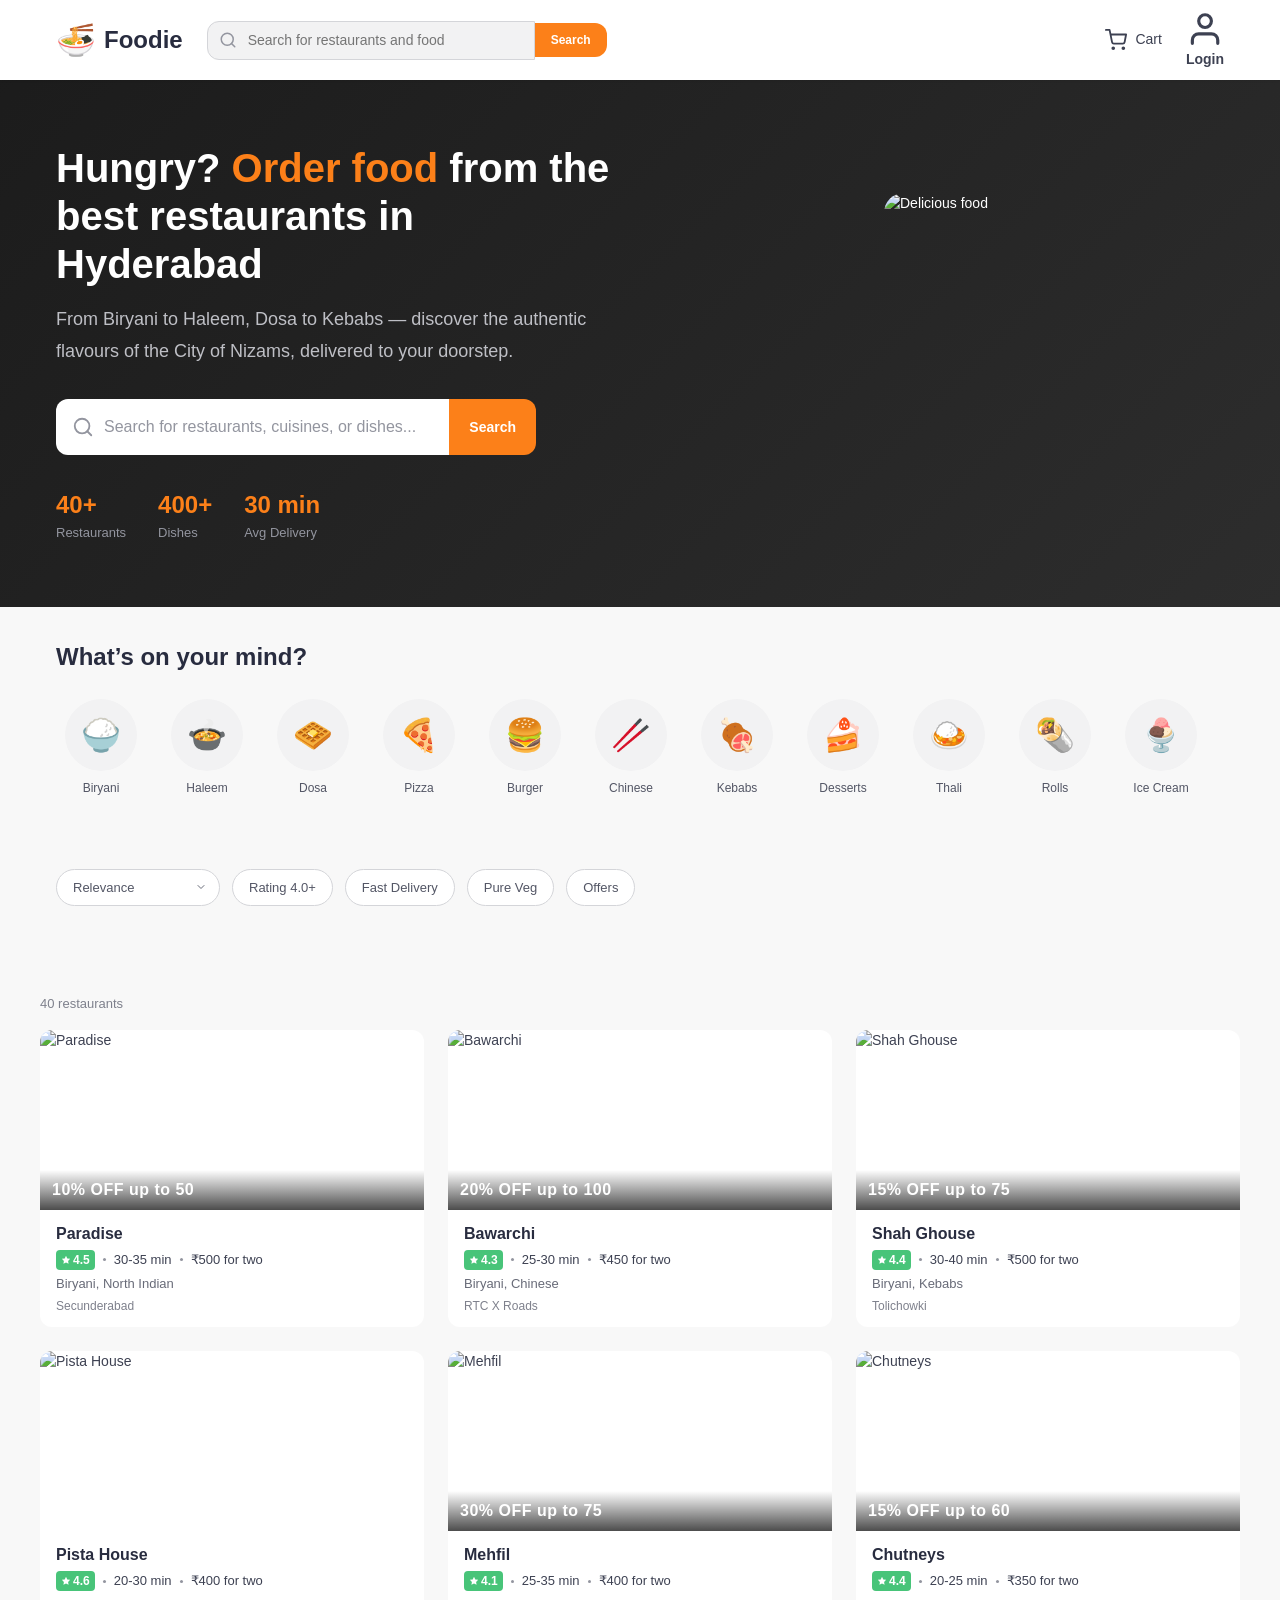
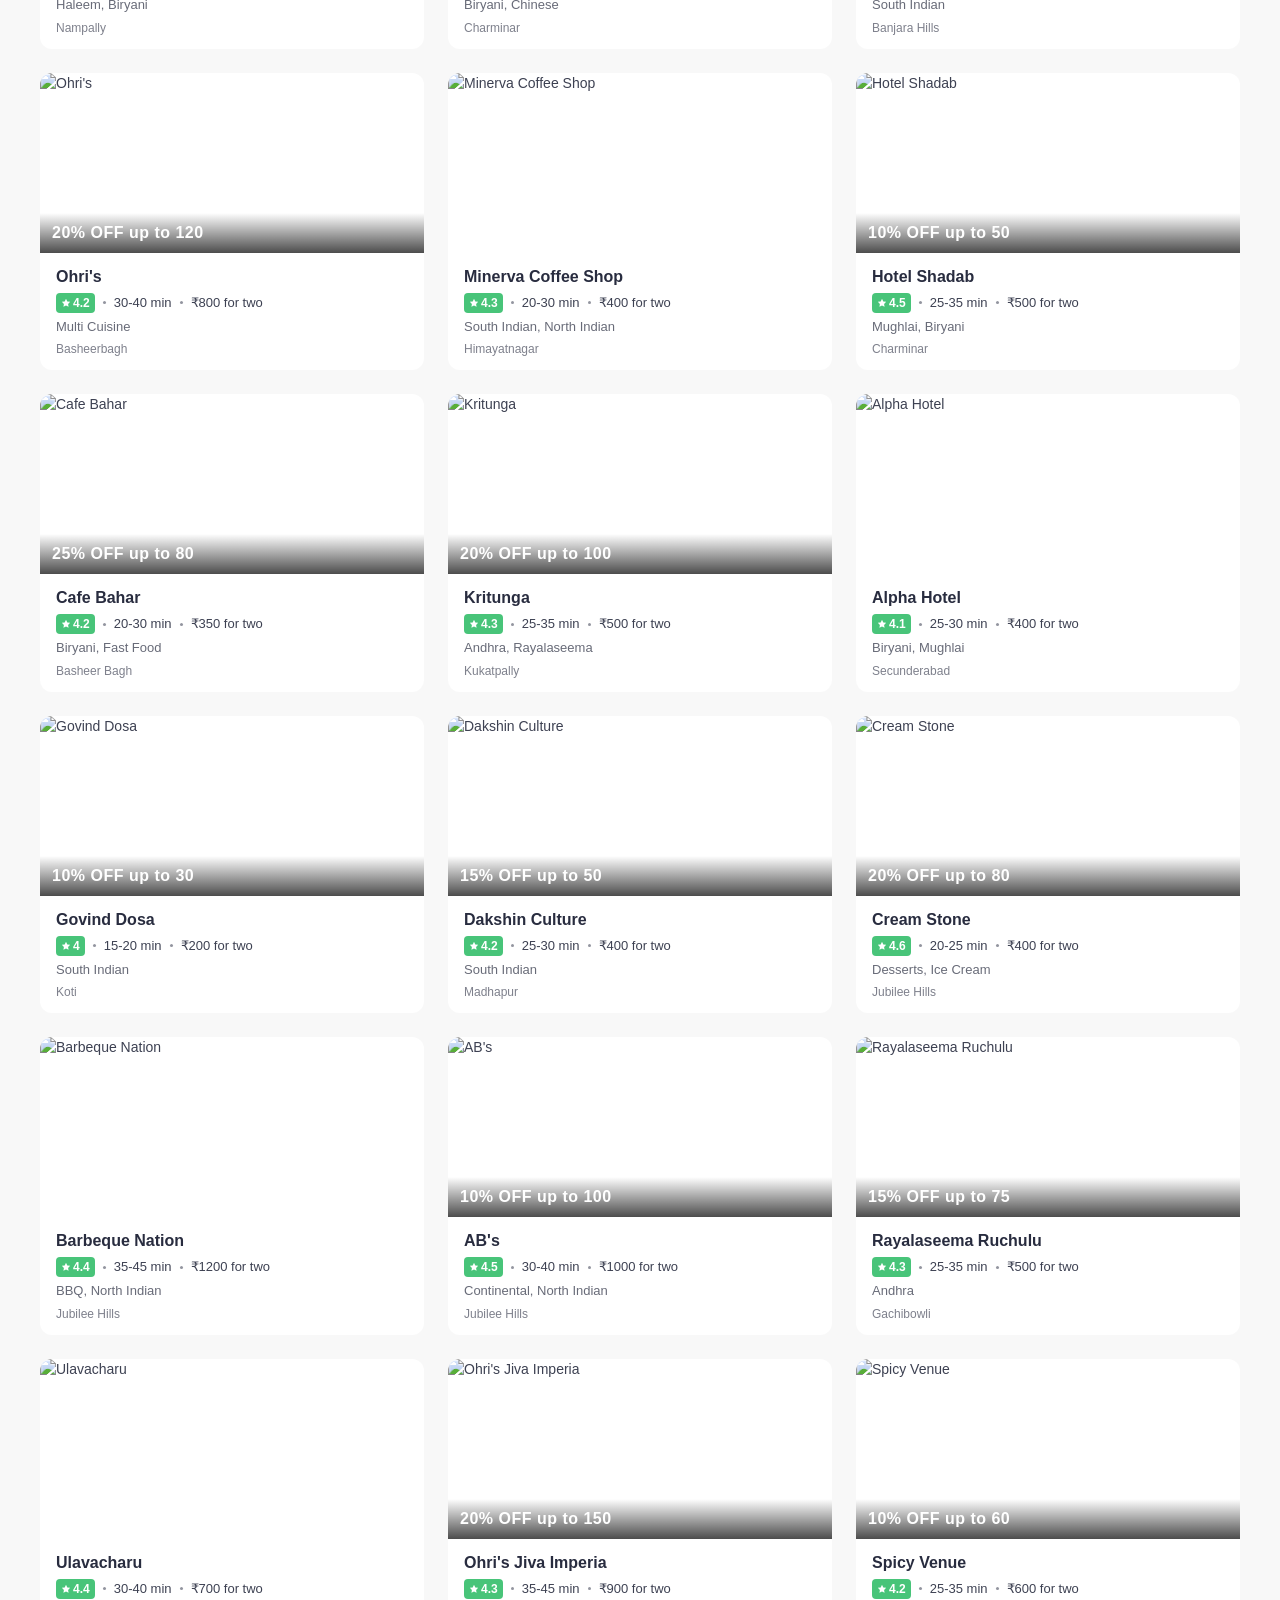
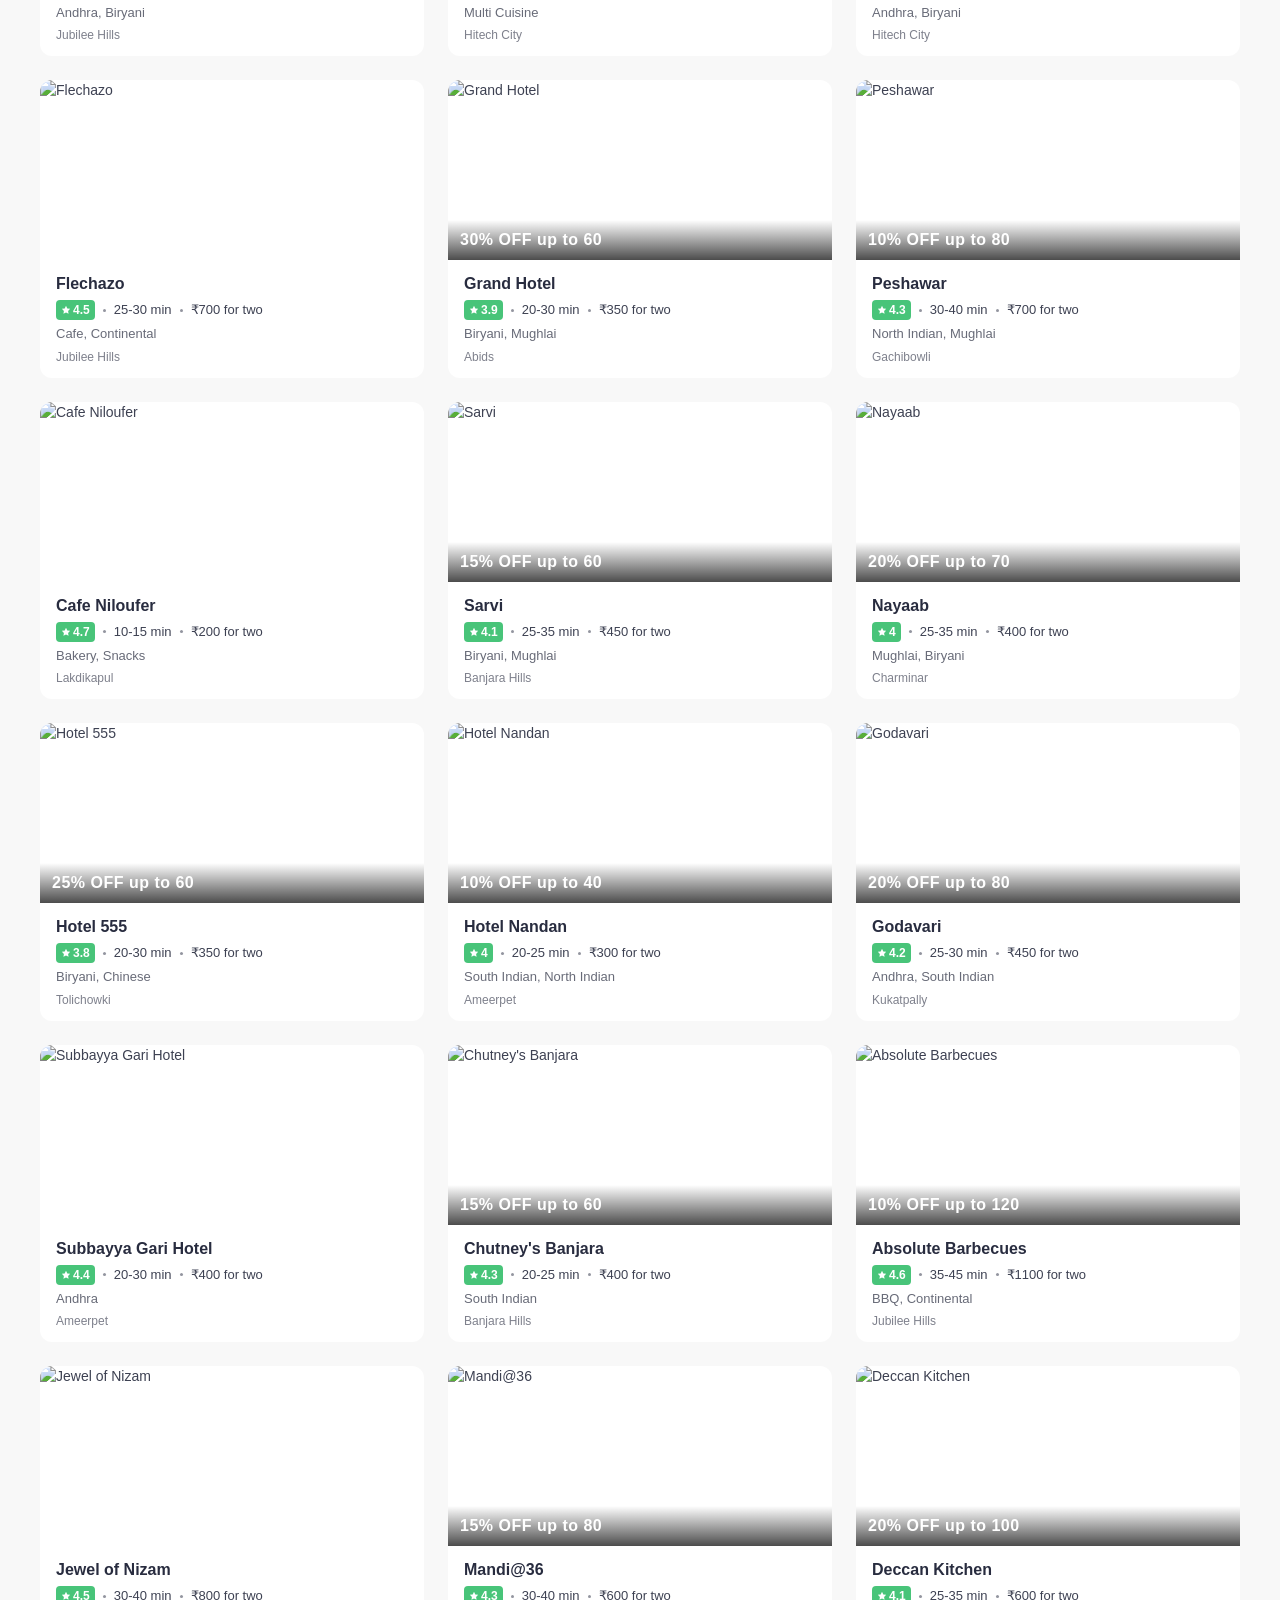
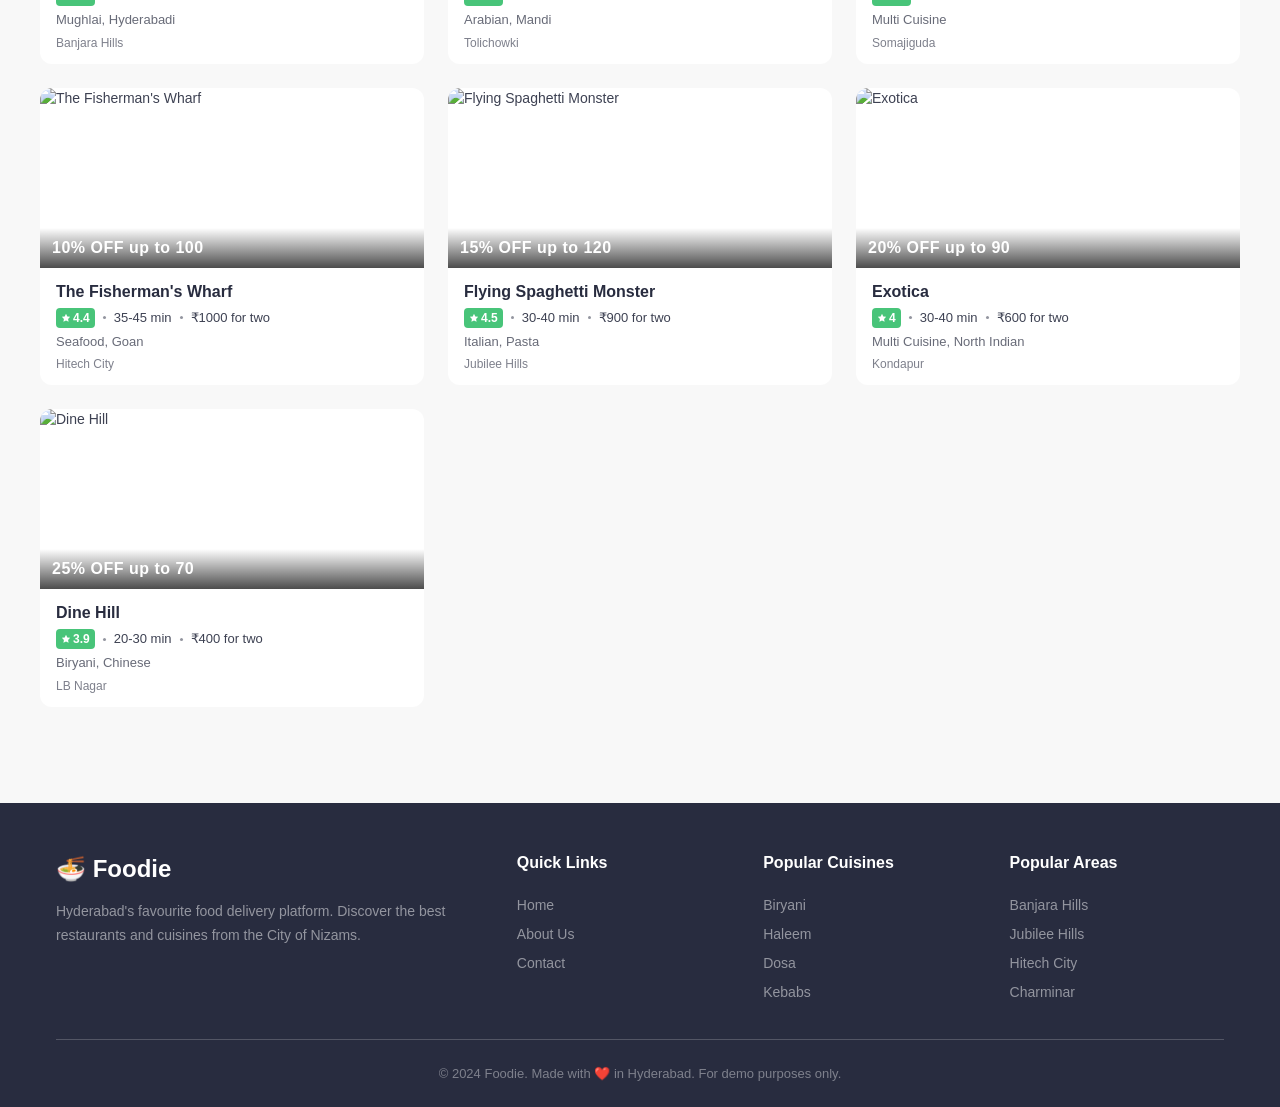
==== index.html @ 06455420 "Foodie - Mini Swiggy Food Delivery Platform for Hyderabad Complete food delivery web app built with " ====
<!DOCTYPE html>
<html lang="en">
<head>
  <meta charset="UTF-8">
  <meta name="viewport" content="width=device-width, initial-scale=1.0">
  <title>Foodie - Order Food Online in Hyderabad</title>
  <link rel="icon" href="data:image/svg+xml,<svg xmlns='http://www.w3.org/2000/svg' viewBox='0 0 100 100'><text y='.9em' font-size='90'>🍜</text></svg>">
  <link rel="stylesheet" href="css/variables.css?v=2">
  <link rel="stylesheet" href="css/reset.css?v=2">
  <link rel="stylesheet" href="css/base.css?v=2">
  <link rel="stylesheet" href="css/components.css?v=2">
  <link rel="stylesheet" href="css/layout.css?v=2">
  <link rel="stylesheet" href="css/home.css?v=2">
  <link rel="stylesheet" href="css/auth.css?v=2">
  <link rel="stylesheet" href="css/responsive.css?v=2">
</head>
<body>
  <header class="header" id="app-header"></header>

  <main class="main">
    <section class="hero" id="hero-section"></section>
    <section class="categories" id="categories-section"></section>
    <section class="section" id="filters-section"></section>
    <section class="section container" id="restaurants-grid"></section>
  </main>

  <footer class="footer" id="app-footer"></footer>

  <div id="modals"></div>

  <script src="js/config.js?v=2"></script>
  <script src="js/utils.js?v=2"></script>
  <script src="js/storage.js?v=2"></script>
  <script src="js/auth.js?v=2"></script>
  <script src="js/cart.js?v=2"></script>
  <script src="js/data.js?v=2"></script>
  <script src="js/components.js?v=2"></script>
  <script src="js/home.js?v=2"></script>
</body>
</html>
---- css/variables.css ----
/* ==========================================================================
   Design Tokens — Swiggy-inspired palette
   ========================================================================== */

:root {
  /* Brand Colors */
  --color-primary: #FC8019;
  --color-primary-dark: #E06C00;
  --color-primary-light: #FFF3E6;
  --color-primary-rgb: 252, 128, 25;

  /* Neutral Colors */
  --color-black: #1B1B1B;
  --color-gray-900: #282C3F;
  --color-gray-800: #3D4152;
  --color-gray-700: #535665;
  --color-gray-600: #686B78;
  --color-gray-500: #7E808C;
  --color-gray-400: #93959F;
  --color-gray-300: #BEBFC5;
  --color-gray-200: #D4D5D9;
  --color-gray-100: #E9E9EB;
  --color-gray-50: #F2F2F3;
  --color-white: #FFFFFF;

  /* Semantic Colors */
  --color-success: #48C479;
  --color-success-dark: #1BA672;
  --color-error: #E23744;
  --color-error-dark: #BB2D3B;
  --color-warning: #DB7C38;
  --color-info: #5D8ED5;
  --color-veg: #0F8A65;
  --color-nonveg: #E23744;
  --color-star: #FF9F0A;

  /* Background Colors */
  --bg-primary: #FFFFFF;
  --bg-secondary: #F8F8F8;
  --bg-tertiary: #F2F2F3;
  --bg-overlay: rgba(0, 0, 0, 0.65);
  --bg-card: #FFFFFF;

  /* Typography */
  --font-family: 'Segoe UI', -apple-system, BlinkMacSystemFont, Roboto, Arial, sans-serif;
  --font-size-xs: 0.6875rem;   /* 11px */
  --font-size-sm: 0.75rem;     /* 12px */
  --font-size-md: 0.8125rem;   /* 13px */
  --font-size-base: 0.875rem;  /* 14px */
  --font-size-lg: 1rem;        /* 16px */
  --font-size-xl: 1.125rem;    /* 18px */
  --font-size-2xl: 1.25rem;    /* 20px */
  --font-size-3xl: 1.5rem;     /* 24px */
  --font-size-4xl: 2rem;       /* 32px */
  --font-size-5xl: 2.5rem;     /* 40px */
  --font-weight-normal: 400;
  --font-weight-medium: 500;
  --font-weight-semibold: 600;
  --font-weight-bold: 700;
  --font-weight-extrabold: 800;
  --line-height-tight: 1.2;
  --line-height-normal: 1.5;
  --line-height-relaxed: 1.75;

  /* Spacing */
  --space-1: 0.25rem;   /* 4px */
  --space-2: 0.5rem;    /* 8px */
  --space-3: 0.75rem;   /* 12px */
  --space-4: 1rem;      /* 16px */
  --space-5: 1.25rem;   /* 20px */
  --space-6: 1.5rem;    /* 24px */
  --space-8: 2rem;      /* 32px */
  --space-10: 2.5rem;   /* 40px */
  --space-12: 3rem;     /* 48px */
  --space-16: 4rem;     /* 64px */
  --space-20: 5rem;     /* 80px */

  /* Border Radius */
  --radius-sm: 4px;
  --radius-md: 8px;
  --radius-lg: 12px;
  --radius-xl: 16px;
  --radius-2xl: 20px;
  --radius-full: 50%;

  /* Shadows */
  --shadow-sm: 0 1px 2px rgba(0, 0, 0, 0.06);
  --shadow-md: 0 2px 8px rgba(0, 0, 0, 0.08);
  --shadow-lg: 0 4px 16px rgba(0, 0, 0, 0.12);
  --shadow-xl: 0 8px 30px rgba(0, 0, 0, 0.15);
  --shadow-card: 0 2px 12px rgba(0, 0, 0, 0.08);
  --shadow-dropdown: 0 4px 20px rgba(0, 0, 0, 0.15);

  /* Transitions */
  --transition-fast: 150ms ease;
  --transition-base: 250ms ease;
  --transition-slow: 350ms ease;

  /* Z-Index Scale */
  --z-dropdown: 100;
  --z-sticky: 200;
  --z-overlay: 300;
  --z-modal: 400;
  --z-toast: 500;

  /* Layout */
  --container-max: 1200px;
  --header-height: 80px;
  --grid-gap: 2rem;
}
---- css/base.css ----
/* ==========================================================================
   Base Element Styles
   ========================================================================== */

body {
  font-family: var(--font-family);
  font-size: var(--font-size-base);
  font-weight: var(--font-weight-normal);
  line-height: var(--line-height-normal);
  color: var(--color-gray-800);
  background-color: var(--bg-secondary);
}

/* Buttons */
.btn {
  display: inline-flex;
  align-items: center;
  justify-content: center;
  gap: var(--space-2);
  padding: var(--space-2) var(--space-5);
  font-size: var(--font-size-base);
  font-weight: var(--font-weight-semibold);
  line-height: var(--line-height-tight);
  border-radius: var(--radius-md);
  border: 1px solid transparent;
  transition: all var(--transition-fast);
  white-space: nowrap;
  cursor: pointer;
  user-select: none;
}

.btn:disabled {
  opacity: 0.5;
  cursor: not-allowed;
}

.btn--primary {
  background-color: var(--color-primary);
  color: var(--color-white);
}

.btn--primary:hover:not(:disabled) {
  background-color: var(--color-primary-dark);
}

.btn--secondary {
  background-color: var(--color-white);
  color: var(--color-primary);
  border-color: var(--color-primary);
}

.btn--secondary:hover:not(:disabled) {
  background-color: var(--color-primary-light);
}

.btn--ghost {
  background-color: transparent;
  color: var(--color-gray-700);
}

.btn--ghost:hover:not(:disabled) {
  background-color: var(--color-gray-50);
}

.btn--danger {
  background-color: var(--color-error);
  color: var(--color-white);
}

.btn--danger:hover:not(:disabled) {
  background-color: var(--color-error-dark);
}

.btn--success {
  background-color: var(--color-success);
  color: var(--color-white);
}

.btn--success:hover:not(:disabled) {
  background-color: var(--color-success-dark);
}

.btn--sm {
  padding: var(--space-1) var(--space-3);
  font-size: var(--font-size-sm);
}

.btn--lg {
  padding: var(--space-3) var(--space-8);
  font-size: var(--font-size-lg);
}

.btn--block {
  width: 100%;
}

/* Form Inputs */
.form-group {
  margin-bottom: var(--space-4);
}

.form-label {
  display: block;
  margin-bottom: var(--space-1);
  font-size: var(--font-size-md);
  font-weight: var(--font-weight-medium);
  color: var(--color-gray-700);
}

.form-input {
  width: 100%;
  padding: var(--space-3) var(--space-4);
  font-size: var(--font-size-base);
  color: var(--color-gray-900);
  background-color: var(--color-white);
  border: 1px solid var(--color-gray-200);
  border-radius: var(--radius-md);
  transition: border-color var(--transition-fast), box-shadow var(--transition-fast);
}

.form-input:focus {
  outline: none;
  border-color: var(--color-primary);
  box-shadow: 0 0 0 3px rgba(var(--color-primary-rgb), 0.15);
}

.form-input::placeholder {
  color: var(--color-gray-400);
}

.form-input--error {
  border-color: var(--color-error);
}

.form-error {
  display: block;
  margin-top: var(--space-1);
  font-size: var(--font-size-sm);
  color: var(--color-error);
}

/* Text Utilities */
.text-primary { color: var(--color-primary); }
.text-success { color: var(--color-success); }
.text-error { color: var(--color-error); }
.text-gray { color: var(--color-gray-500); }
.text-center { text-align: center; }
.text-right { text-align: right; }

.text-truncate {
  overflow: hidden;
  text-overflow: ellipsis;
  white-space: nowrap;
}

.text-clamp-2 {
  display: -webkit-box;
  -webkit-line-clamp: 2;
  -webkit-box-orient: vertical;
  overflow: hidden;
}

/* Display Utilities */
.d-none { display: none !important; }
.d-flex { display: flex; }
.d-grid { display: grid; }
.flex-center { display: flex; align-items: center; justify-content: center; }
.flex-between { display: flex; align-items: center; justify-content: space-between; }
.gap-1 { gap: var(--space-1); }
.gap-2 { gap: var(--space-2); }
.gap-3 { gap: var(--space-3); }
.gap-4 { gap: var(--space-4); }

/* Spacing Utilities */
.mt-1 { margin-top: var(--space-1); }
.mt-2 { margin-top: var(--space-2); }
.mt-4 { margin-top: var(--space-4); }
.mt-6 { margin-top: var(--space-6); }
.mt-8 { margin-top: var(--space-8); }
.mb-2 { margin-bottom: var(--space-2); }
.mb-4 { margin-bottom: var(--space-4); }
.mb-6 { margin-bottom: var(--space-6); }

/* Divider */
.divider {
  border: none;
  border-top: 1px solid var(--color-gray-100);
  margin: var(--space-4) 0;
}
---- css/components.css ----
/* ==========================================================================
   Shared Components — Cards, Modals, Toasts, Badges
   ========================================================================== */

/* Restaurant Card */
.restaurant-card {
  background: var(--bg-card);
  border-radius: var(--radius-lg);
  overflow: hidden;
  transition: transform var(--transition-base), box-shadow var(--transition-base);
  cursor: pointer;
  position: relative;
}

.restaurant-card:hover {
  transform: translateY(-4px);
  box-shadow: var(--shadow-lg);
}

.restaurant-card__image-wrap {
  position: relative;
  width: 100%;
  height: 180px;
  overflow: hidden;
}

.restaurant-card__image {
  width: 100%;
  height: 100%;
  object-fit: cover;
  transition: transform var(--transition-slow);
}

.restaurant-card:hover .restaurant-card__image {
  transform: scale(1.05);
}

.restaurant-card__offer {
  position: absolute;
  bottom: 0;
  left: 0;
  right: 0;
  padding: var(--space-2) var(--space-3);
  background: linear-gradient(transparent, rgba(0,0,0,0.7));
  color: var(--color-white);
  font-size: var(--font-size-lg);
  font-weight: var(--font-weight-extrabold);
  letter-spacing: 0.5px;
}

.restaurant-card__body {
  padding: var(--space-3) var(--space-4);
}

.restaurant-card__name {
  font-size: var(--font-size-lg);
  font-weight: var(--font-weight-semibold);
  color: var(--color-gray-900);
  margin-bottom: var(--space-1);
  overflow: hidden;
  text-overflow: ellipsis;
  white-space: nowrap;
}

.restaurant-card__meta {
  display: flex;
  align-items: center;
  gap: var(--space-2);
  margin-bottom: var(--space-1);
  font-size: var(--font-size-md);
}

.restaurant-card__rating {
  display: inline-flex;
  align-items: center;
  gap: 2px;
  background-color: var(--color-success);
  color: var(--color-white);
  padding: 1px 5px;
  border-radius: var(--radius-sm);
  font-size: var(--font-size-sm);
  font-weight: var(--font-weight-bold);
}

.restaurant-card__rating svg {
  width: 10px;
  height: 10px;
  fill: currentColor;
}

.restaurant-card__dot {
  width: 3px;
  height: 3px;
  border-radius: var(--radius-full);
  background-color: var(--color-gray-400);
}

.restaurant-card__cuisines {
  font-size: var(--font-size-md);
  color: var(--color-gray-600);
  overflow: hidden;
  text-overflow: ellipsis;
  white-space: nowrap;
}

.restaurant-card__location {
  font-size: var(--font-size-sm);
  color: var(--color-gray-500);
  margin-top: var(--space-1);
}

/* Modal */
.modal-overlay {
  position: fixed;
  inset: 0;
  background: var(--bg-overlay);
  display: flex;
  align-items: center;
  justify-content: center;
  z-index: var(--z-modal);
  opacity: 0;
  visibility: hidden;
  transition: opacity var(--transition-base), visibility var(--transition-base);
  padding: var(--space-4);
}

.modal-overlay--active {
  opacity: 1;
  visibility: visible;
}

.modal {
  background: var(--color-white);
  border-radius: var(--radius-xl);
  width: 100%;
  max-width: 420px;
  max-height: 90vh;
  overflow-y: auto;
  transform: translateY(20px) scale(0.95);
  transition: transform var(--transition-base);
  position: relative;
}

.modal-overlay--active .modal {
  transform: translateY(0) scale(1);
}

.modal__header {
  display: flex;
  align-items: center;
  justify-content: space-between;
  padding: var(--space-6) var(--space-6) var(--space-2);
}

.modal__title {
  font-size: var(--font-size-3xl);
  font-weight: var(--font-weight-bold);
  color: var(--color-gray-900);
}

.modal__close {
  width: 36px;
  height: 36px;
  display: flex;
  align-items: center;
  justify-content: center;
  border-radius: var(--radius-full);
  color: var(--color-gray-600);
  transition: background-color var(--transition-fast);
}

.modal__close:hover {
  background-color: var(--color-gray-50);
}

.modal__body {
  padding: var(--space-4) var(--space-6) var(--space-6);
}

/* Toast */
.toast-container {
  position: fixed;
  bottom: var(--space-6);
  left: 50%;
  transform: translateX(-50%);
  z-index: var(--z-toast);
  display: flex;
  flex-direction: column;
  gap: var(--space-2);
  pointer-events: none;
}

.toast {
  padding: var(--space-3) var(--space-5);
  border-radius: var(--radius-md);
  font-size: var(--font-size-base);
  font-weight: var(--font-weight-medium);
  color: var(--color-white);
  box-shadow: var(--shadow-lg);
  animation: toastSlideUp 0.3s ease, toastFadeOut 0.3s ease forwards;
  white-space: nowrap;
  pointer-events: auto;
}

.toast--success { background-color: var(--color-success-dark); }
.toast--error { background-color: var(--color-error); }
.toast--info { background-color: var(--color-gray-800); }
.toast--warning { background-color: var(--color-warning); }

@keyframes toastSlideUp {
  from { transform: translateY(20px); opacity: 0; }
  to { transform: translateY(0); opacity: 1; }
}

@keyframes toastFadeOut {
  0%, 75% { opacity: 1; }
  100% { opacity: 0; }
}

/* Badge */
.badge {
  display: inline-flex;
  align-items: center;
  justify-content: center;
  min-width: 18px;
  height: 18px;
  padding: 0 5px;
  border-radius: 9px;
  font-size: var(--font-size-xs);
  font-weight: var(--font-weight-bold);
  line-height: 1;
}

.badge--primary {
  background-color: var(--color-primary);
  color: var(--color-white);
}

.badge--success {
  background-color: var(--color-success);
  color: var(--color-white);
}

/* Veg / Non-Veg Indicator */
.food-type {
  display: inline-flex;
  align-items: center;
  justify-content: center;
  width: 18px;
  height: 18px;
  border: 2px solid;
  border-radius: 3px;
  flex-shrink: 0;
}

.food-type--veg {
  border-color: var(--color-veg);
}

.food-type--veg::after {
  content: '';
  width: 8px;
  height: 8px;
  border-radius: var(--radius-full);
  background-color: var(--color-veg);
}

.food-type--nonveg {
  border-color: var(--color-nonveg);
}

.food-type--nonveg::after {
  content: '';
  width: 0;
  height: 0;
  border-left: 5px solid transparent;
  border-right: 5px solid transparent;
  border-bottom: 8px solid var(--color-nonveg);
}

/* Bestseller Badge */
.bestseller-badge {
  display: inline-flex;
  align-items: center;
  gap: 3px;
  font-size: var(--font-size-xs);
  font-weight: var(--font-weight-bold);
  color: var(--color-primary);
}

.bestseller-badge svg {
  width: 12px;
  height: 12px;
  fill: var(--color-primary);
}

/* Empty State */
.empty-state {
  display: flex;
  flex-direction: column;
  align-items: center;
  justify-content: center;
  padding: var(--space-16) var(--space-4);
  text-align: center;
}

.empty-state__icon {
  width: 120px;
  height: 120px;
  margin-bottom: var(--space-6);
  color: var(--color-gray-300);
}

.empty-state__title {
  font-size: var(--font-size-2xl);
  font-weight: var(--font-weight-bold);
  color: var(--color-gray-800);
  margin-bottom: var(--space-2);
}

.empty-state__text {
  font-size: var(--font-size-base);
  color: var(--color-gray-500);
  margin-bottom: var(--space-6);
  max-width: 360px;
}

/* Quantity Controls */
.qty-control {
  display: inline-flex;
  align-items: center;
  border: 1px solid var(--color-gray-200);
  border-radius: var(--radius-md);
  overflow: hidden;
  background: var(--color-white);
}

.qty-control__btn {
  width: 32px;
  height: 32px;
  display: flex;
  align-items: center;
  justify-content: center;
  font-size: var(--font-size-lg);
  font-weight: var(--font-weight-bold);
  color: var(--color-success);
  transition: background-color var(--transition-fast);
}

.qty-control__btn:hover {
  background-color: var(--color-gray-50);
}

.qty-control__value {
  width: 32px;
  text-align: center;
  font-size: var(--font-size-base);
  font-weight: var(--font-weight-semibold);
  color: var(--color-success);
}

/* Skeleton Loading */
.skeleton {
  background: linear-gradient(90deg, var(--color-gray-100) 25%, var(--color-gray-50) 50%, var(--color-gray-100) 75%);
  background-size: 200% 100%;
  animation: skeleton-pulse 1.5s infinite;
  border-radius: var(--radius-md);
}

@keyframes skeleton-pulse {
  0% { background-position: 200% 0; }
  100% { background-position: -200% 0; }
}
---- css/layout.css ----
/* ==========================================================================
   Layout — Header, Footer, Container, Grid
   ========================================================================== */

/* Container */
.container {
  width: 100%;
  max-width: var(--container-max);
  margin: 0 auto;
  padding: 0 var(--space-4);
}

/* Main Content */
.main {
  min-height: calc(100vh - var(--header-height) - 200px);
  padding-top: var(--header-height);
}

/* Header */
.header {
  position: fixed;
  top: 0;
  left: 0;
  right: 0;
  height: var(--header-height);
  background-color: var(--color-white);
  box-shadow: var(--shadow-sm);
  z-index: var(--z-sticky);
}

.header__inner {
  display: flex;
  align-items: center;
  justify-content: space-between;
  height: 100%;
  max-width: var(--container-max);
  margin: 0 auto;
  padding: 0 var(--space-4);
}

.header__left {
  display: flex;
  align-items: center;
  gap: var(--space-6);
}

.header__logo {
  display: flex;
  align-items: center;
  gap: var(--space-2);
  font-size: var(--font-size-3xl);
  font-weight: var(--font-weight-extrabold);
  color: var(--color-gray-900);
}

.header__logo-icon {
  color: var(--color-primary);
  font-size: var(--font-size-4xl);
  line-height: 1;
}

.header__search {
  position: relative;
  width: 400px;
  display: flex;
  align-items: center;
  gap: 0;
}

.header__search-btn {
  padding: var(--space-2) var(--space-4);
  font-size: var(--font-size-sm);
  font-weight: var(--font-weight-bold);
  background-color: var(--color-primary);
  color: var(--color-white);
  border: none;
  border-radius: 0 var(--radius-lg) var(--radius-lg) 0;
  cursor: pointer;
  white-space: nowrap;
  height: 100%;
  transition: background-color var(--transition-fast);
}

.header__search-btn:hover {
  background-color: var(--color-primary-dark);
}

.header__search-input {
  flex: 1;
  min-width: 0;
  padding: var(--space-2) var(--space-4) var(--space-2) var(--space-10);
  font-size: var(--font-size-base);
  border: 1px solid var(--color-gray-200);
  border-radius: var(--radius-lg) 0 0 var(--radius-lg);
  background-color: var(--bg-tertiary);
  transition: border-color var(--transition-fast), background-color var(--transition-fast);
}

.header__search-input:focus {
  outline: none;
  border-color: var(--color-primary);
  background-color: var(--color-white);
}

.header__search-icon {
  position: absolute;
  left: var(--space-3);
  top: 50%;
  transform: translateY(-50%);
  color: var(--color-gray-400);
  width: 18px;
  height: 18px;
}

.header__nav {
  display: flex;
  align-items: center;
  gap: var(--space-6);
}

.header__nav-link {
  display: flex;
  align-items: center;
  gap: var(--space-2);
  font-size: var(--font-size-base);
  font-weight: var(--font-weight-medium);
  color: var(--color-gray-800);
  transition: color var(--transition-fast);
  position: relative;
}

.header__nav-link:hover {
  color: var(--color-primary);
}

.header__nav-link svg {
  width: 20px;
  height: 20px;
}

.header__nav-link .badge {
  position: absolute;
  top: -8px;
  right: -12px;
}

/* Cart Badge */
.header__cart-link {
  display: flex;
  align-items: center;
  gap: var(--space-2);
  font-size: var(--font-size-base);
  font-weight: var(--font-weight-medium);
  color: var(--color-gray-800);
  position: relative;
  transition: color var(--transition-fast);
}

.header__cart-link:hover {
  color: var(--color-primary);
}

.header__cart-link svg {
  width: 22px;
  height: 22px;
}

.header__cart-badge {
  position: absolute;
  top: -6px;
  left: 12px;
  min-width: 18px;
  height: 18px;
  padding: 0 4px;
  border-radius: 9px;
  background-color: var(--color-primary);
  color: var(--color-white);
  font-size: 10px;
  font-weight: var(--font-weight-bold);
  display: flex;
  align-items: center;
  justify-content: center;
}

/* Auth Section */
.header__auth {
  display: flex;
  align-items: center;
  gap: var(--space-4);
}

.header__login-btn {
  font-size: var(--font-size-base);
  font-weight: var(--font-weight-semibold);
  color: var(--color-gray-800);
  transition: color var(--transition-fast);
}

.header__login-btn:hover {
  color: var(--color-primary);
}

/* Profile Dropdown */
.header__profile {
  position: relative;
}

.header__profile-btn {
  display: flex;
  align-items: center;
  gap: var(--space-2);
  padding: var(--space-1) var(--space-2);
  border-radius: var(--radius-md);
  transition: background-color var(--transition-fast);
}

.header__profile-btn:hover {
  background-color: var(--color-gray-50);
}

.header__avatar {
  width: 32px;
  height: 32px;
  border-radius: var(--radius-full);
  background-color: var(--color-primary);
  color: var(--color-white);
  display: flex;
  align-items: center;
  justify-content: center;
  font-size: var(--font-size-base);
  font-weight: var(--font-weight-bold);
}

.header__profile-name {
  font-size: var(--font-size-base);
  font-weight: var(--font-weight-medium);
  color: var(--color-gray-800);
  max-width: 100px;
  overflow: hidden;
  text-overflow: ellipsis;
  white-space: nowrap;
}

.header__dropdown {
  position: absolute;
  top: calc(100% + var(--space-2));
  right: 0;
  width: 200px;
  background: var(--color-white);
  border-radius: var(--radius-lg);
  box-shadow: var(--shadow-dropdown);
  opacity: 0;
  visibility: hidden;
  transform: translateY(-8px);
  transition: all var(--transition-fast);
  z-index: var(--z-dropdown);
  overflow: hidden;
}

.header__dropdown--active {
  opacity: 1;
  visibility: visible;
  transform: translateY(0);
}

.header__dropdown-item {
  display: flex;
  align-items: center;
  gap: var(--space-3);
  width: 100%;
  padding: var(--space-3) var(--space-4);
  font-size: var(--font-size-base);
  color: var(--color-gray-700);
  transition: background-color var(--transition-fast);
  text-align: left;
}

.header__dropdown-item:hover {
  background-color: var(--color-gray-50);
}

.header__dropdown-item svg {
  width: 18px;
  height: 18px;
  flex-shrink: 0;
}

.header__dropdown-divider {
  height: 1px;
  background-color: var(--color-gray-100);
}

/* Footer */
.footer {
  background-color: var(--color-gray-900);
  color: var(--color-gray-300);
  padding: var(--space-12) 0 var(--space-6);
  margin-top: var(--space-16);
}

.footer__grid {
  display: grid;
  grid-template-columns: 2fr 1fr 1fr 1fr;
  gap: var(--space-8);
  margin-bottom: var(--space-8);
}

.footer__brand-name {
  font-size: var(--font-size-3xl);
  font-weight: var(--font-weight-extrabold);
  color: var(--color-white);
  margin-bottom: var(--space-3);
}

.footer__brand-desc {
  font-size: var(--font-size-base);
  color: var(--color-gray-400);
  line-height: var(--line-height-relaxed);
}

.footer__heading {
  font-size: var(--font-size-lg);
  font-weight: var(--font-weight-bold);
  color: var(--color-white);
  margin-bottom: var(--space-4);
}

.footer__link {
  display: block;
  padding: var(--space-1) 0;
  font-size: var(--font-size-base);
  color: var(--color-gray-400);
  transition: color var(--transition-fast);
}

.footer__link:hover {
  color: var(--color-primary);
}

.footer__bottom {
  border-top: 1px solid var(--color-gray-700);
  padding-top: var(--space-6);
  text-align: center;
  font-size: var(--font-size-md);
  color: var(--color-gray-500);
}

/* Grid System */
.grid {
  display: grid;
  gap: var(--grid-gap);
}

.grid--2 { grid-template-columns: repeat(2, 1fr); }
.grid--3 { grid-template-columns: repeat(3, 1fr); }
.grid--4 { grid-template-columns: repeat(4, 1fr); }

/* Section */
.section {
  padding: var(--space-8) 0;
}

.section__title {
  font-size: var(--font-size-3xl);
  font-weight: var(--font-weight-bold);
  color: var(--color-gray-900);
  margin-bottom: var(--space-6);
}

/* Mobile Menu Toggle */
.header__menu-toggle {
  display: none;
  width: 36px;
  height: 36px;
  align-items: center;
  justify-content: center;
  border-radius: var(--radius-md);
  color: var(--color-gray-700);
}

.header__menu-toggle svg {
  width: 24px;
  height: 24px;
}
---- css/home.css ----
/* ==========================================================================
   Homepage Styles — Hero, Categories, Filters, Restaurant Grid
   ========================================================================== */

/* Hero Section */
.hero {
  background: linear-gradient(135deg, #1B1B1B 0%, #2D2D2D 100%);
  padding: var(--space-16) 0;
  color: var(--color-white);
  margin-top: calc(-1 * var(--header-height));
  padding-top: calc(var(--header-height) + var(--space-16));
}

.hero__inner {
  display: flex;
  align-items: center;
  justify-content: space-between;
  gap: var(--space-8);
}

.hero__content {
  flex: 1;
  max-width: 560px;
}

.hero__title {
  font-size: var(--font-size-5xl);
  font-weight: var(--font-weight-extrabold);
  line-height: var(--line-height-tight);
  margin-bottom: var(--space-4);
}

.hero__title-highlight {
  color: var(--color-primary);
}

.hero__subtitle {
  font-size: var(--font-size-xl);
  color: var(--color-gray-300);
  margin-bottom: var(--space-8);
  line-height: var(--line-height-relaxed);
}

.hero__search {
  position: relative;
  max-width: 480px;
  display: flex;
  gap: 0;
}

.hero__search-btn {
  padding: var(--space-2) var(--space-5);
  font-size: var(--font-size-base);
  font-weight: var(--font-weight-bold);
  background-color: var(--color-primary);
  color: var(--color-white);
  border: none;
  border-radius: 0 var(--radius-lg) var(--radius-lg) 0;
  cursor: pointer;
  white-space: nowrap;
  transition: background-color var(--transition-fast);
}

.hero__search-btn:hover {
  background-color: var(--color-primary-dark);
}

.hero__search-input {
  flex: 1;
  min-width: 0;
  padding: var(--space-4) var(--space-4) var(--space-4) var(--space-12);
  font-size: var(--font-size-lg);
  border: none;
  border-radius: var(--radius-lg) 0 0 var(--radius-lg);
  background: var(--color-white);
  color: var(--color-gray-900);
}

.hero__search-input::placeholder {
  color: var(--color-gray-400);
}

.hero__search-input:focus {
  outline: none;
  box-shadow: 0 0 0 3px rgba(var(--color-primary-rgb), 0.3);
}

.hero__search-icon {
  position: absolute;
  left: var(--space-4);
  top: 50%;
  transform: translateY(-50%);
  color: var(--color-gray-400);
  width: 22px;
  height: 22px;
}

.hero__stats {
  display: flex;
  gap: var(--space-8);
  margin-top: var(--space-8);
}

.hero__stat-value {
  font-size: var(--font-size-3xl);
  font-weight: var(--font-weight-extrabold);
  color: var(--color-primary);
}

.hero__stat-label {
  font-size: var(--font-size-md);
  color: var(--color-gray-400);
}

.hero__image {
  flex-shrink: 0;
  width: 400px;
  height: 350px;
  border-radius: var(--radius-2xl);
  overflow: hidden;
}

.hero__image img {
  width: 100%;
  height: 100%;
  object-fit: cover;
}

/* Categories Section */
.categories {
  padding: var(--space-8) 0;
}

.categories__scroll {
  display: flex;
  gap: var(--space-4);
  overflow-x: auto;
  padding-bottom: var(--space-2);
  scrollbar-width: none;
  -ms-overflow-style: none;
}

.categories__scroll::-webkit-scrollbar {
  display: none;
}

.category-item {
  display: flex;
  flex-direction: column;
  align-items: center;
  gap: var(--space-2);
  min-width: 90px;
  cursor: pointer;
  transition: transform var(--transition-fast);
}

.category-item:hover {
  transform: translateY(-4px);
}

.category-item--active .category-item__icon {
  border-color: var(--color-primary);
  background-color: var(--color-primary-light);
}

.category-item__icon {
  width: 72px;
  height: 72px;
  border-radius: var(--radius-full);
  background-color: var(--bg-tertiary);
  display: flex;
  align-items: center;
  justify-content: center;
  font-size: 2rem;
  border: 2px solid transparent;
  transition: all var(--transition-fast);
}

.category-item__name {
  font-size: var(--font-size-sm);
  font-weight: var(--font-weight-medium);
  color: var(--color-gray-700);
  text-align: center;
}

/* Filters Section */
.filters {
  display: flex;
  align-items: center;
  gap: var(--space-3);
  flex-wrap: wrap;
  margin-bottom: var(--space-6);
}

.filter-chip {
  display: inline-flex;
  align-items: center;
  gap: var(--space-1);
  padding: var(--space-2) var(--space-4);
  border: 1px solid var(--color-gray-200);
  border-radius: var(--radius-2xl);
  font-size: var(--font-size-md);
  font-weight: var(--font-weight-medium);
  color: var(--color-gray-700);
  background: var(--color-white);
  cursor: pointer;
  transition: all var(--transition-fast);
  white-space: nowrap;
}

.filter-chip:hover {
  border-color: var(--color-gray-400);
}

.filter-chip--active {
  border-color: var(--color-gray-900);
  background-color: var(--color-gray-900);
  color: var(--color-white);
}

.filter-chip svg {
  width: 14px;
  height: 14px;
}

.sort-select {
  padding: var(--space-2) var(--space-4);
  border: 1px solid var(--color-gray-200);
  border-radius: var(--radius-2xl);
  font-size: var(--font-size-md);
  font-weight: var(--font-weight-medium);
  color: var(--color-gray-700);
  background: var(--color-white);
  cursor: pointer;
  appearance: none;
  padding-right: var(--space-8);
  background-image: url("data:image/svg+xml,%3Csvg xmlns='http://www.w3.org/2000/svg' width='12' height='12' viewBox='0 0 24 24' fill='none' stroke='%23686B78' stroke-width='2' stroke-linecap='round' stroke-linejoin='round'%3E%3Cpolyline points='6 9 12 15 18 9'%3E%3C/polyline%3E%3C/svg%3E");
  background-repeat: no-repeat;
  background-position: right 12px center;
}

/* Search Results Bar */
.search-results-bar {
  display: none;
  align-items: center;
  justify-content: space-between;
  padding: var(--space-3) var(--space-4);
  background: var(--color-primary-light);
  border-radius: var(--radius-md);
  margin-bottom: var(--space-4);
  font-size: var(--font-size-base);
  color: var(--color-gray-800);
}

.search-results-bar--visible {
  display: flex;
}

.search-results-bar__clear {
  font-size: var(--font-size-md);
  font-weight: var(--font-weight-semibold);
  color: var(--color-primary);
  cursor: pointer;
}

.search-results-bar__clear:hover {
  text-decoration: underline;
}

/* Restaurant Grid */
.restaurants-grid {
  display: grid;
  grid-template-columns: repeat(4, 1fr);
  gap: var(--space-6);
}

.restaurants__count {
  font-size: var(--font-size-md);
  color: var(--color-gray-500);
  margin-bottom: var(--space-4);
}

/* Highlight Match */
.highlight {
  background-color: #FFEDC2;
  padding: 1px 2px;
  border-radius: 2px;
}
---- css/auth.css ----
/* ==========================================================================
   Auth Styles — Login, Signup, Forgot Password Modals
   ========================================================================== */

.auth-modal .modal__subtitle {
  font-size: var(--font-size-base);
  color: var(--color-gray-500);
  margin-top: var(--space-1);
}

.auth-modal .form-group {
  margin-bottom: var(--space-4);
}

.auth-modal .form-input {
  padding: var(--space-3) var(--space-4);
}

.auth-modal .btn--primary {
  margin-top: var(--space-2);
}

.auth-switch {
  text-align: center;
  margin-top: var(--space-4);
  font-size: var(--font-size-base);
  color: var(--color-gray-600);
}

.auth-switch__link {
  color: var(--color-primary);
  font-weight: var(--font-weight-semibold);
  cursor: pointer;
}

.auth-switch__link:hover {
  text-decoration: underline;
}

.auth-forgot {
  text-align: right;
  margin-top: calc(-1 * var(--space-2));
  margin-bottom: var(--space-4);
}

.auth-forgot__link {
  font-size: var(--font-size-md);
  color: var(--color-primary);
  cursor: pointer;
}

.auth-forgot__link:hover {
  text-decoration: underline;
}

.auth-or {
  display: flex;
  align-items: center;
  gap: var(--space-3);
  margin: var(--space-4) 0;
  color: var(--color-gray-400);
  font-size: var(--font-size-md);
}

.auth-or::before,
.auth-or::after {
  content: '';
  flex: 1;
  height: 1px;
  background-color: var(--color-gray-200);
}

/* Password Visibility Toggle */
.password-wrap {
  position: relative;
}

.password-toggle {
  position: absolute;
  right: var(--space-3);
  top: 50%;
  transform: translateY(-50%);
  color: var(--color-gray-400);
  cursor: pointer;
  padding: var(--space-1);
}

.password-toggle:hover {
  color: var(--color-gray-600);
}

.password-toggle svg {
  width: 18px;
  height: 18px;
}
---- css/responsive.css ----
/* ==========================================================================
   Responsive Breakpoints — 480px, 768px, 1024px, 1280px
   ========================================================================== */

/* Large screens */
@media (max-width: 1280px) {
  .restaurants-grid {
    grid-template-columns: repeat(3, 1fr);
  }

  .hero__image {
    width: 340px;
    height: 300px;
  }
}

/* Medium screens (tablets) */
@media (max-width: 1024px) {
  :root {
    --header-height: 70px;
  }

  .header__search {
    width: 260px;
  }

  .restaurants-grid {
    grid-template-columns: repeat(2, 1fr);
  }

  .footer__grid {
    grid-template-columns: repeat(2, 1fr);
  }

  .checkout-layout {
    grid-template-columns: 1fr;
  }

  .bill-summary {
    position: static;
  }

  .hero__image {
    width: 280px;
    height: 250px;
  }

  .rest-banner__image {
    width: 200px;
    height: 140px;
  }
}

/* Small tablets / large phones */
@media (max-width: 768px) {
  :root {
    --header-height: 64px;
    --grid-gap: 1rem;
  }

  /* Header */
  .header__search {
    display: none;
  }

  .header__menu-toggle {
    display: flex;
  }

  .header__nav {
    position: fixed;
    top: var(--header-height);
    left: 0;
    right: 0;
    bottom: 0;
    background: var(--color-white);
    flex-direction: column;
    align-items: flex-start;
    padding: var(--space-6);
    gap: var(--space-4);
    transform: translateX(-100%);
    transition: transform var(--transition-base);
    z-index: var(--z-overlay);
    box-shadow: var(--shadow-xl);
  }

  .header__nav--open {
    transform: translateX(0);
  }

  .header__nav-link {
    font-size: var(--font-size-lg);
    padding: var(--space-2) 0;
    width: 100%;
  }

  .header__auth {
    width: 100%;
    flex-direction: column;
    align-items: flex-start;
    gap: var(--space-3);
    padding-top: var(--space-4);
    border-top: 1px solid var(--color-gray-100);
    margin-top: var(--space-2);
  }

  /* Hero */
  .hero {
    padding: var(--space-10) 0;
    padding-top: calc(var(--header-height) + var(--space-10));
  }

  .hero__inner {
    flex-direction: column;
    text-align: center;
  }

  .hero__title {
    font-size: var(--font-size-4xl);
  }

  .hero__subtitle {
    font-size: var(--font-size-lg);
  }

  .hero__search {
    max-width: 100%;
  }

  .hero__stats {
    justify-content: center;
  }

  .hero__image {
    width: 100%;
    max-width: 360px;
    height: 220px;
  }

  /* Restaurant Banner */
  .rest-banner__inner {
    flex-direction: column;
    text-align: center;
  }

  .rest-banner__name {
    font-size: var(--font-size-3xl);
  }

  .rest-banner__meta {
    justify-content: center;
    flex-wrap: wrap;
  }

  /* Menu Controls */
  .menu-controls__inner {
    flex-direction: column;
    gap: var(--space-3);
  }

  .menu-controls__search {
    width: 100%;
  }

  /* Footer */
  .footer__grid {
    grid-template-columns: 1fr;
    gap: var(--space-6);
  }

  /* Address Form */
  .address-form .form-row {
    grid-template-columns: 1fr;
  }

  /* Orders */
  .order-card__header {
    flex-direction: column;
    gap: var(--space-2);
  }

  /* Success */
  .success-card {
    padding: var(--space-8) var(--space-6);
  }

  .success-card__actions {
    flex-direction: column;
  }
}

/* Mobile phones */
@media (max-width: 480px) {
  :root {
    --header-height: 56px;
  }

  .container {
    padding: 0 var(--space-3);
  }

  .header__logo {
    font-size: var(--font-size-2xl);
  }

  .hero__title {
    font-size: var(--font-size-3xl);
  }

  .hero__stats {
    gap: var(--space-4);
  }

  .hero__stat-value {
    font-size: var(--font-size-2xl);
  }

  .restaurants-grid {
    grid-template-columns: 1fr;
  }

  .restaurant-card__image-wrap {
    height: 160px;
  }

  .filters {
    gap: var(--space-2);
  }

  .filter-chip {
    padding: var(--space-1) var(--space-3);
    font-size: var(--font-size-sm);
  }

  .category-item__icon {
    width: 60px;
    height: 60px;
    font-size: 1.5rem;
  }

  /* Menu Items */
  .menu-item {
    flex-direction: column-reverse;
    gap: var(--space-3);
  }

  .menu-item__image-wrap {
    align-self: flex-end;
  }

  .menu-item__image {
    width: 110px;
    height: 96px;
  }

  /* Cart */
  .cart-item {
    flex-direction: column;
    align-items: flex-start;
    gap: var(--space-2);
  }

  .cart-item__right {
    width: 100%;
    justify-content: space-between;
  }

  .coupon-input-wrap {
    flex-direction: column;
  }

  /* Checkout */
  .checkout-page__title {
    font-size: var(--font-size-2xl);
  }

  /* Orders page */
  .order-card {
    padding: var(--space-4);
  }

  .order-card__footer {
    flex-direction: column;
    align-items: flex-start;
    gap: var(--space-2);
  }

  /* Modal */
  .modal {
    margin: var(--space-4);
    max-height: calc(100vh - var(--space-8));
  }

  .modal__header {
    padding: var(--space-4) var(--space-4) var(--space-2);
  }

  .modal__body {
    padding: var(--space-3) var(--space-4) var(--space-4);
  }

  .modal__title {
    font-size: var(--font-size-2xl);
  }
}
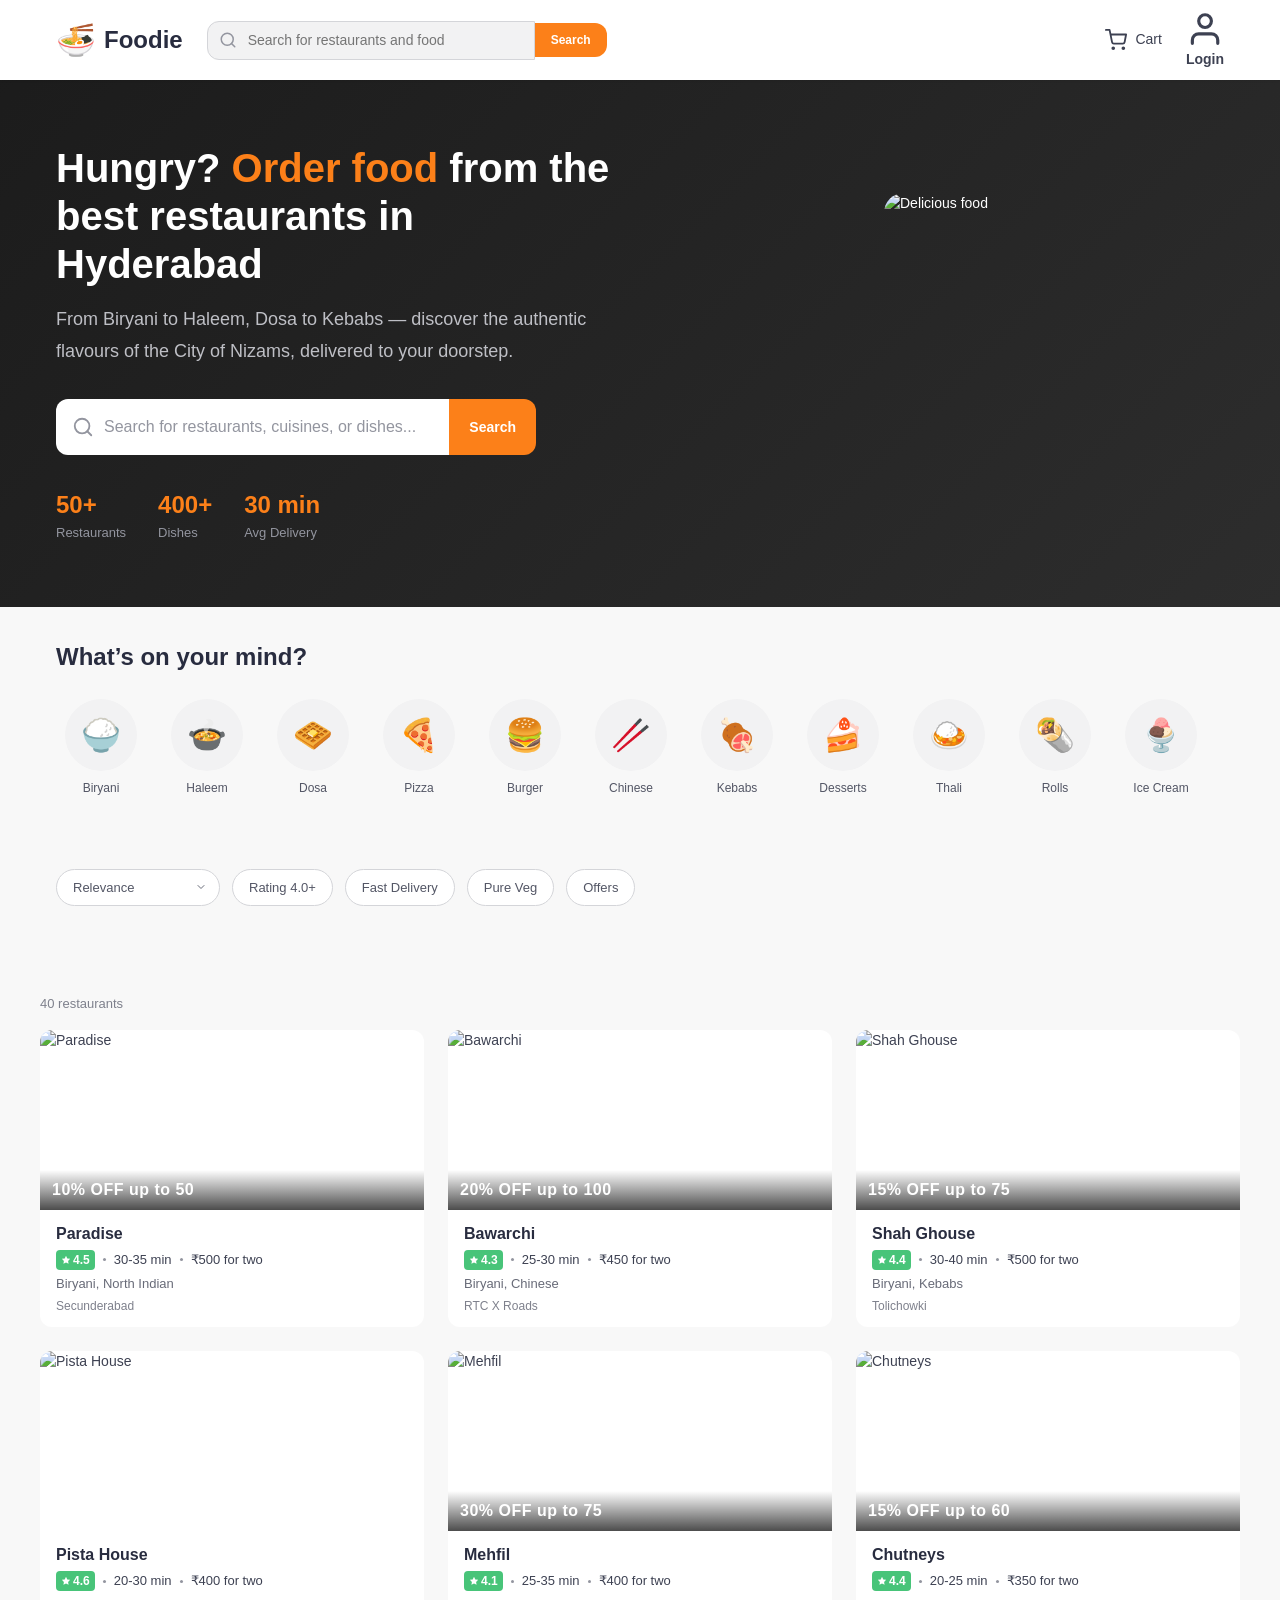
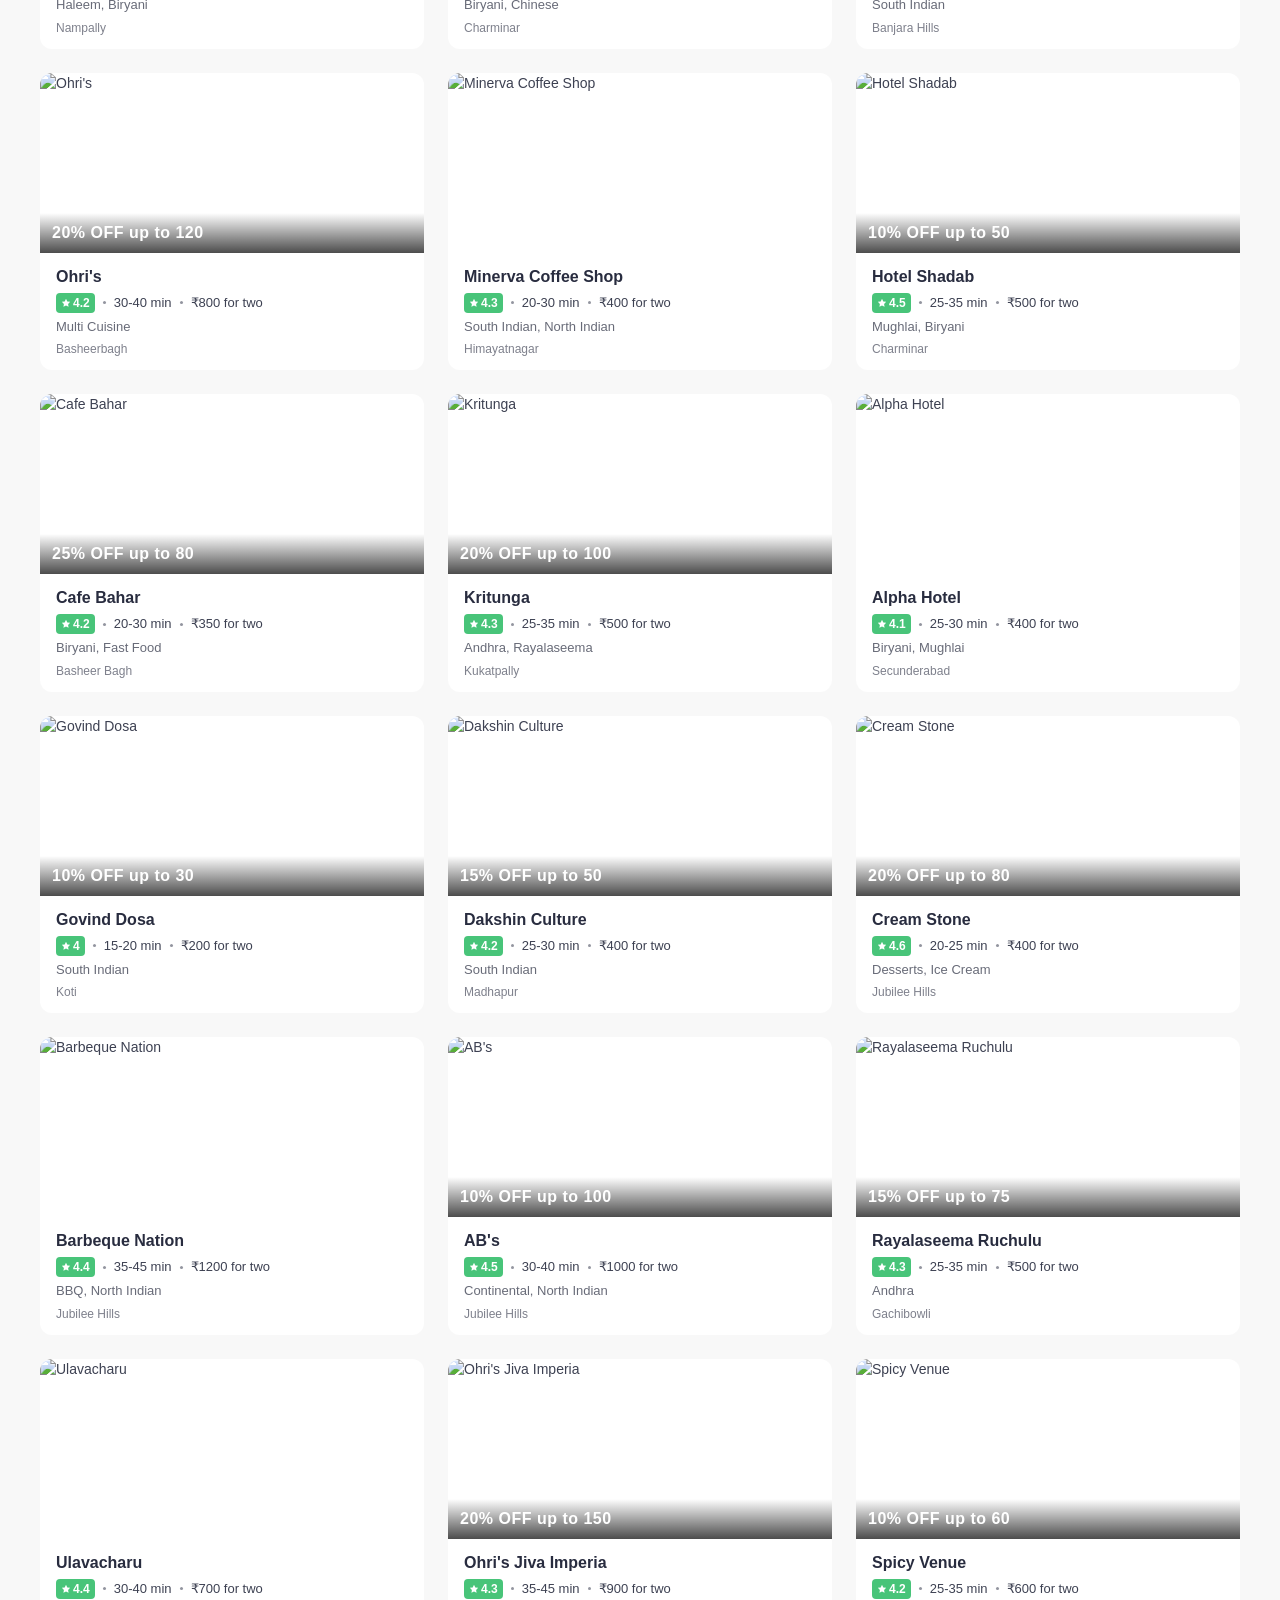
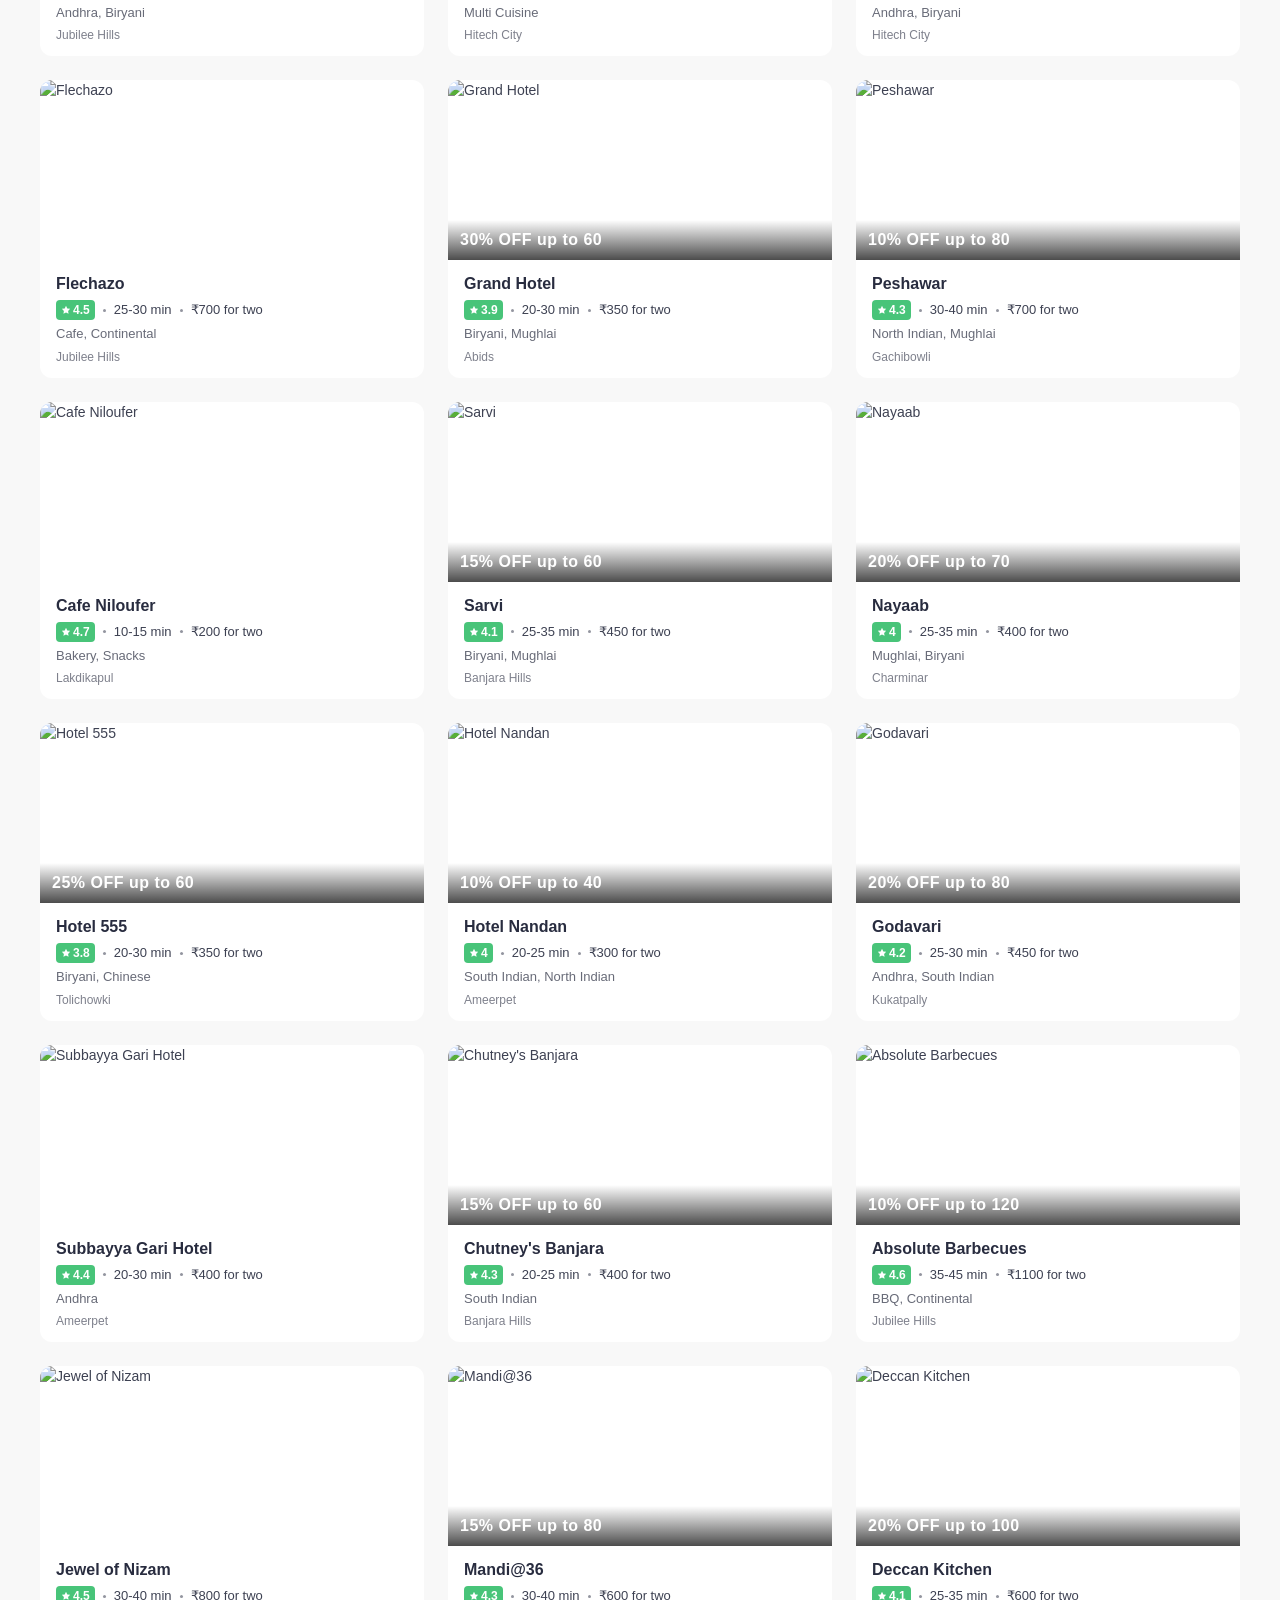
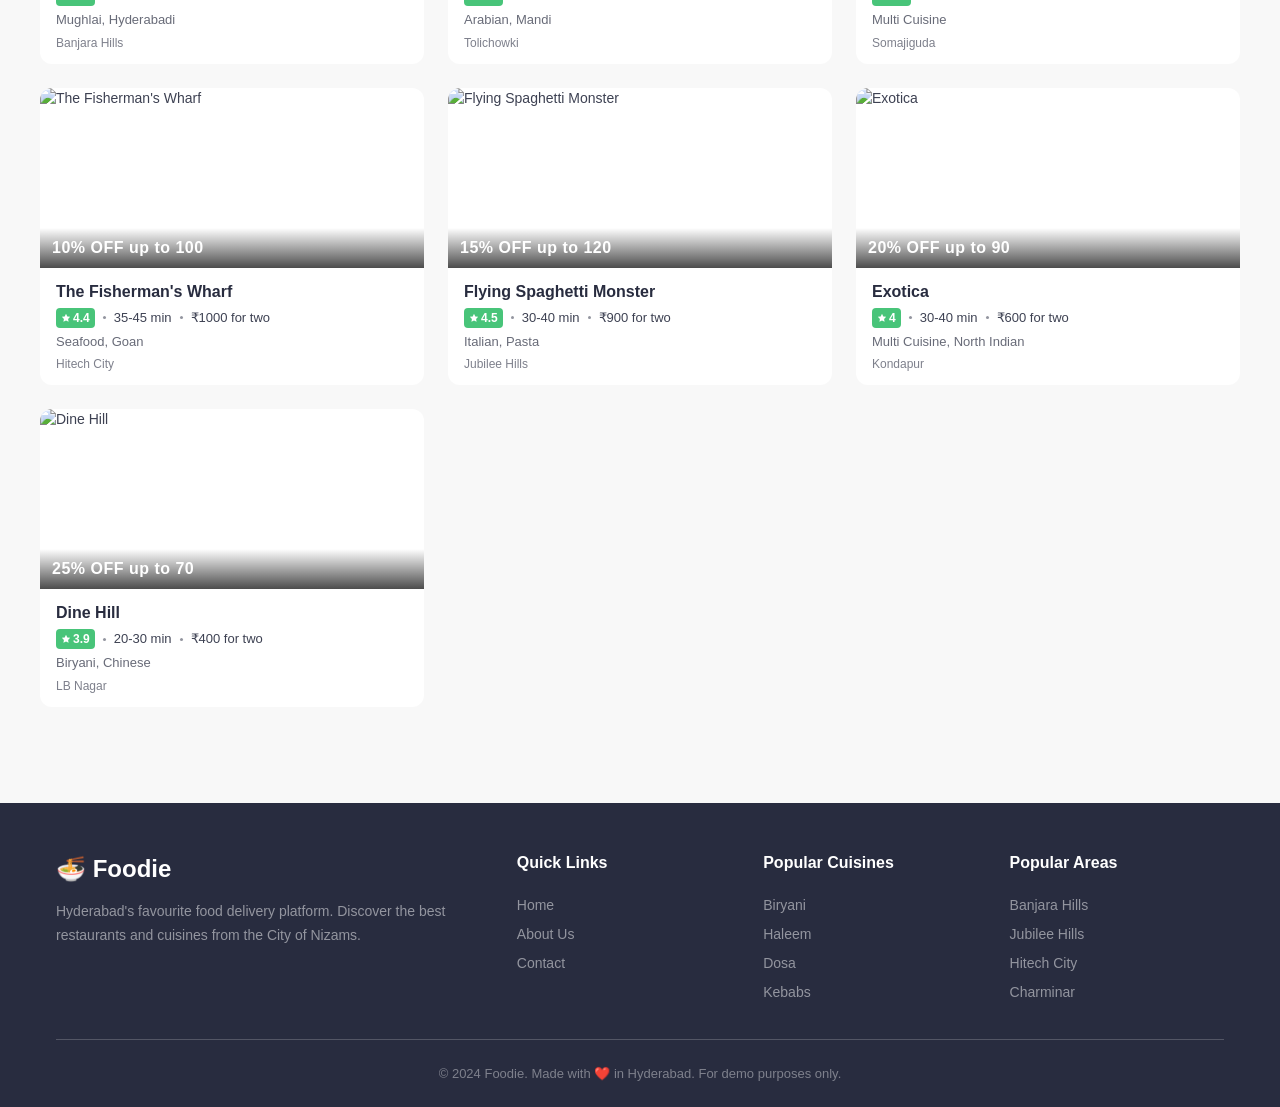
==== commit 643b6ae5: "Bump cache-busting to v3 to force browser reload Co-Authored-By: Claude Opus 4.6 <noreply@anthropic." ====
--- a/index.html
+++ b/index.html
@@ -5,14 +5,14 @@
   <meta name="viewport" content="width=device-width, initial-scale=1.0">
   <title>Foodie - Order Food Online in Hyderabad</title>
   <link rel="icon" href="data:image/svg+xml,<svg xmlns='http://www.w3.org/2000/svg' viewBox='0 0 100 100'><text y='.9em' font-size='90'>🍜</text></svg>">
-  <link rel="stylesheet" href="css/variables.css?v=2">
-  <link rel="stylesheet" href="css/reset.css?v=2">
-  <link rel="stylesheet" href="css/base.css?v=2">
-  <link rel="stylesheet" href="css/components.css?v=2">
-  <link rel="stylesheet" href="css/layout.css?v=2">
-  <link rel="stylesheet" href="css/home.css?v=2">
-  <link rel="stylesheet" href="css/auth.css?v=2">
-  <link rel="stylesheet" href="css/responsive.css?v=2">
+  <link rel="stylesheet" href="css/variables.css?v=3">
+  <link rel="stylesheet" href="css/reset.css?v=3">
+  <link rel="stylesheet" href="css/base.css?v=3">
+  <link rel="stylesheet" href="css/components.css?v=3">
+  <link rel="stylesheet" href="css/layout.css?v=3">
+  <link rel="stylesheet" href="css/home.css?v=3">
+  <link rel="stylesheet" href="css/auth.css?v=3">
+  <link rel="stylesheet" href="css/responsive.css?v=3">
 </head>
 <body>
   <header class="header" id="app-header"></header>
@@ -28,13 +28,13 @@
 
   <div id="modals"></div>
 
-  <script src="js/config.js?v=2"></script>
-  <script src="js/utils.js?v=2"></script>
-  <script src="js/storage.js?v=2"></script>
-  <script src="js/auth.js?v=2"></script>
-  <script src="js/cart.js?v=2"></script>
-  <script src="js/data.js?v=2"></script>
-  <script src="js/components.js?v=2"></script>
-  <script src="js/home.js?v=2"></script>
+  <script src="js/config.js?v=3"></script>
+  <script src="js/utils.js?v=3"></script>
+  <script src="js/storage.js?v=3"></script>
+  <script src="js/auth.js?v=3"></script>
+  <script src="js/cart.js?v=3"></script>
+  <script src="js/data.js?v=3"></script>
+  <script src="js/components.js?v=3"></script>
+  <script src="js/home.js?v=3"></script>
 </body>
 </html>
--- a/css/components.css
+++ b/css/components.css
@@ -359,6 +359,34 @@
   color: var(--color-success);
 }
 
+/* Back Button (light background variant) */
+.back-btn--dark {
+  display: inline-flex;
+  align-items: center;
+  gap: var(--space-2);
+  font-size: var(--font-size-base);
+  font-weight: var(--font-weight-medium);
+  color: var(--color-gray-500);
+  margin-bottom: var(--space-4);
+  transition: color var(--transition-fast);
+}
+
+.back-btn--dark:hover {
+  color: var(--color-primary);
+}
+
+.back-btn--dark .back-btn__icon {
+  display: flex;
+  align-items: center;
+  width: 20px;
+  height: 20px;
+}
+
+.back-btn--dark .back-btn__icon svg {
+  width: 20px;
+  height: 20px;
+}
+
 /* Skeleton Loading */
 .skeleton {
   background: linear-gradient(90deg, var(--color-gray-100) 25%, var(--color-gray-50) 50%, var(--color-gray-100) 75%);
